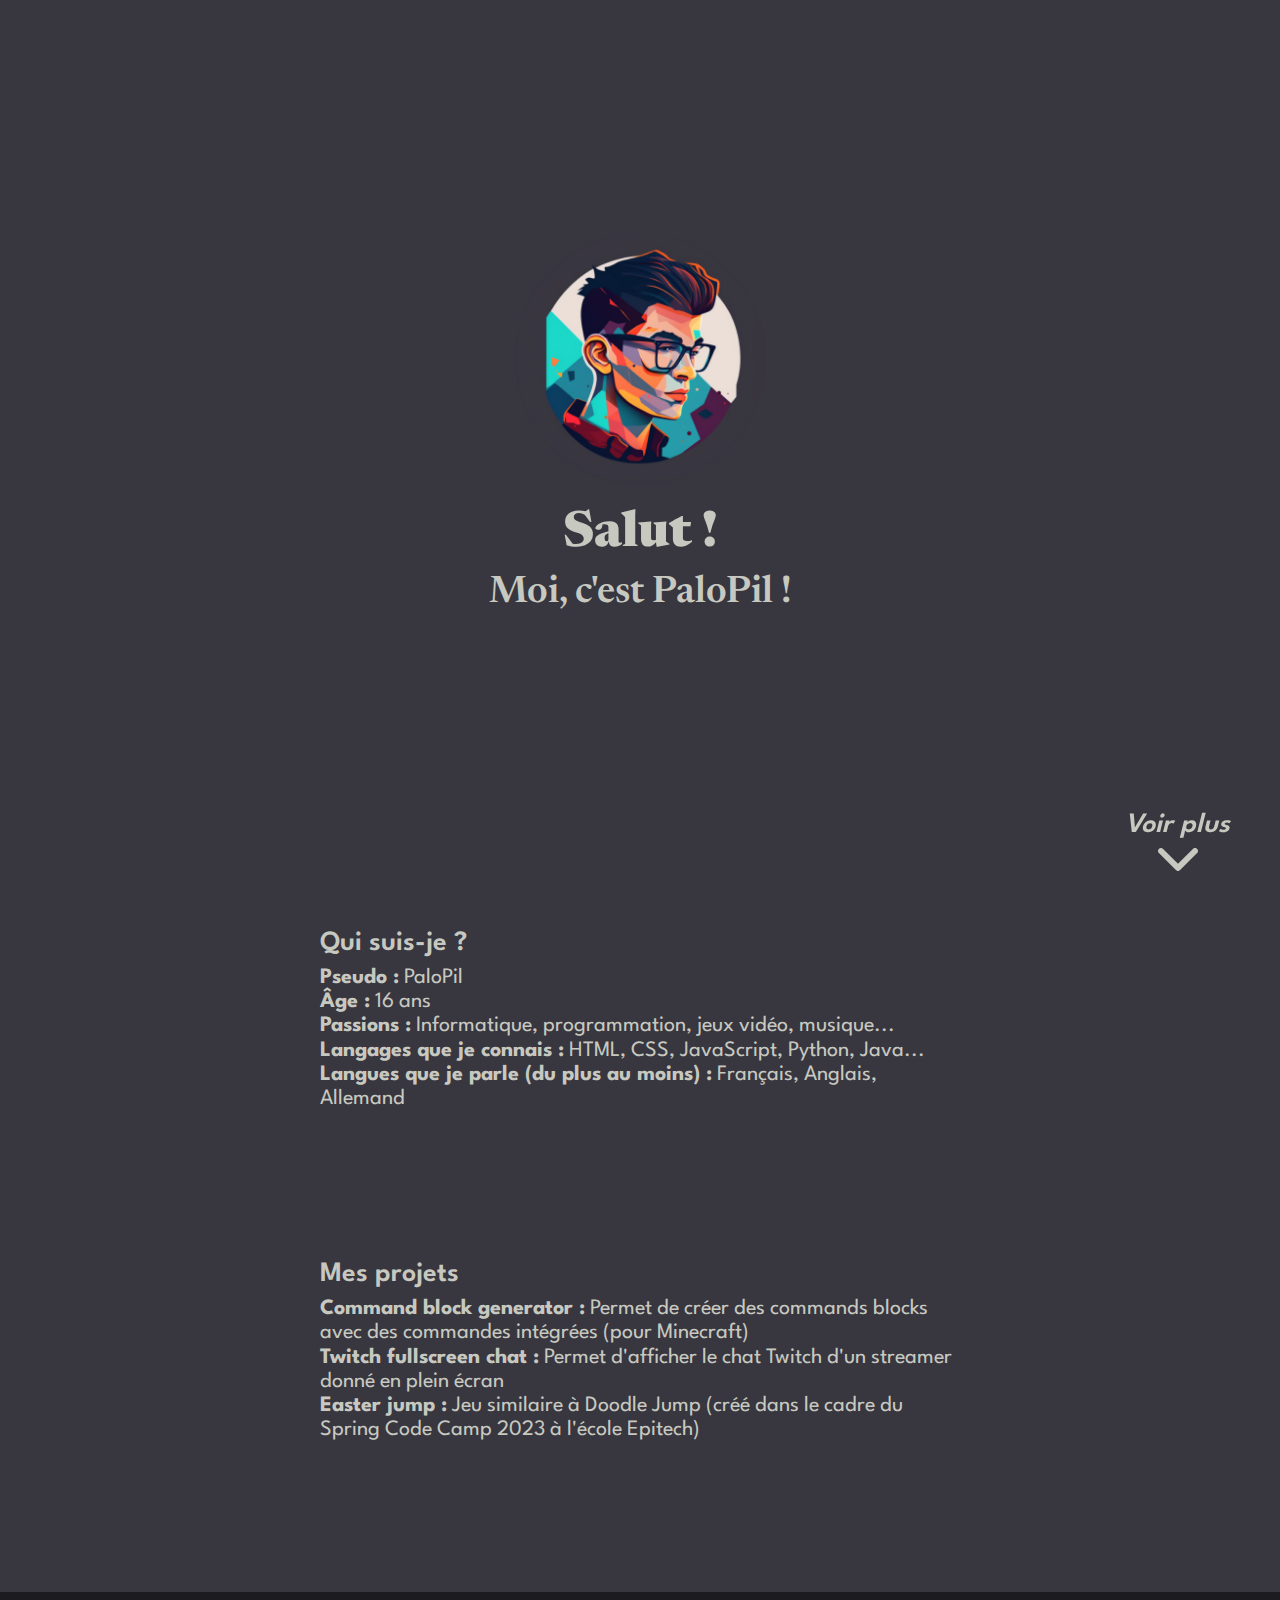
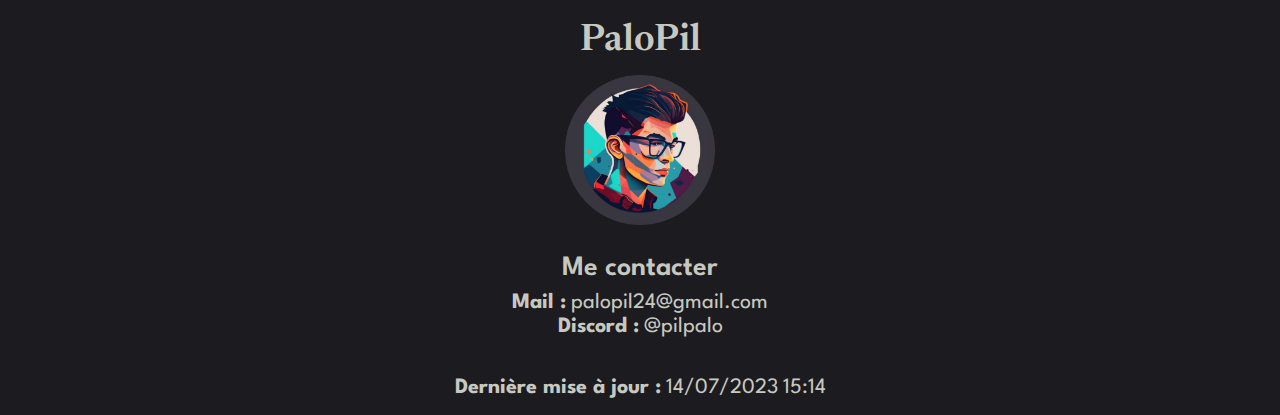
==== fr/index.html @ 4865af88 "Create website" ====
<!DOCTYPE html>
<html lang="fr">
<head>
	<link rel="shortcut icon" type="image/png" href="../assets/pictures/favicon.png">
	<title>PaloPil</title>
	<link rel="stylesheet" type="text/css" href="../assets/styles/homepage.css">
	<script type="text/javascript" src="../assets/scripts/homepage.js"></script>
	<meta name="viewport" content="width=device-width, initial-scale=1">
	<meta charset="utf-8">
</head>
<body>
	<main>
		<header>
			<img src="../assets/pictures/favicon.png">
			<h1>Salut&nbsp!</h1>
			<h2>Moi, c'est PaloPil&nbsp!</h2>
			<br/> <br/> <br/>
		</header>

		<section>
			<h3>Qui suis-je ?</h3>
			<p>	<b>Pseudo :</b> PaloPil <br/>
				<b>Âge :</b> 16 ans <br/>
				<b>Passions :</b> Informatique, programmation, jeux vidéo, musique... <br/>
				<b>Langages que je connais :</b> HTML, CSS, JavaScript, Python, Java... <br/>
				<b>Langues que je parle (du plus au moins) :</b> Français, Anglais, Allemand <br/>
			</p>
		</section>
		<section>
			<h3>Mes projets</h3>
			<p>
				<b><a href="/projects/command-blocks">Command block generator</a> :</b> Permet de créer des commands blocks avec des commandes intégrées (pour Minecraft) <br/>
				<b><a href="/projects/twitch-chat">Twitch fullscreen chat</a> :</b> Permet d'afficher le chat Twitch d'un streamer donné en plein écran <br/>
				<b><a href="/projects/easter-jump">Easter jump</a> :</b> Jeu similaire à Doodle Jump (créé dans le cadre du Spring Code Camp 2023 à l'école Epitech)<br/>
			</p>
		</section>

	</main>
	<nav>
		<h3>Voir plus</h3>
		<svg width="40" height="23" viewBox="0 0 40 23" fill="none" xmlns="http://www.w3.org/2000/svg"> <path d="M39.1209 0.87908C39.3996 1.15736 39.6207 1.48785 39.7715 1.85164C39.9224 2.21544 40 2.6054 40 2.99923C40 3.39306 39.9224 3.78302 39.7715 4.14682C39.6207 4.51061 39.3996 4.8411 39.1209 5.11938L22.1197 22.1206C21.8414 22.3993 21.5109 22.6204 21.1471 22.7712C20.7834 22.922 20.3934 22.9997 19.9996 22.9997C19.6057 22.9997 19.2158 22.922 18.852 22.7712C18.4882 22.6204 18.1577 22.3993 17.8794 22.1206L0.878195 5.11938C0.315896 4.55708 0 3.79444 0 2.99923C0 2.60548 0.0775543 2.21559 0.228235 1.85181C0.378916 1.48804 0.599773 1.1575 0.878195 0.87908C1.15662 0.600657 1.48715 0.379802 1.85093 0.229121C2.2147 0.0784403 2.6046 0.000885073 2.99835 0.000885073C3.79356 0.000885073 4.5562 0.316781 5.1185 0.87908L19.9996 15.7561L34.8806 0.87908C35.1589 0.600403 35.4894 0.379323 35.8532 0.228482C36.217 0.0776415 36.6069 0 37.0008 0C37.3946 0 37.7846 0.0776415 38.1484 0.228482C38.5122 0.379323 38.8426 0.600403 39.1209 0.87908Z" fill="#C7C9C0"/></svg>
	</nav>
	<footer>
		<h2>PaloPil</h2>
		<img src="../assets/pictures/favicon.png">
		<h3>Me contacter</h3>
		<p><b>Mail :</b> <a href="mailto:palopil24@gmail.com">palopil24@gmail.com</a></p>
		<p><b>Discord :</b> <a>@pilpalo</a></p>
		<br/>
		<br/>
		<p><b>Dernière mise à jour :</b> 14/07/2023 15:14</p>
	</footer>
</body>
</html>
---- assets/styles/homepage.css ----
@import url('https://fonts.googleapis.com/css2?family=League+Spartan&family=Newsreader&display=swap');

:root {
    --main-bg-color: #38363F;
    --main-text-color: #C7C9C0;
    --footer-color: #1c1b1f;
}

/*Fonctional*/

body {
    background-color: var(--main-bg-color);
    color: var(--main-text-color);
}

::-webkit-scrollbar {
    width: 0;
}

/*Hides scrollbar*/

* {
    margin: 0;
    user-select: none;
}

/*General styles*/

h1 {
    font: 800 50px 'Newsreader', serif;
    text-align: center;
}

h2 {
    font: 600 38px 'Newsreader', serif;
    text-align: center;
}

h3 {
    font: 600 28px 'League Spartan', sans-serif;
    text-align: left;
    margin: 30px 0 10px;
}

p {
    font: 400 22px 'League Spartan', sans-serif;
    text-align: left;
    line-height: 1.1;
}

a {
    color: var(--main-text-color);
    text-decoration: none;
}

a:hover {
    text-decoration: underline;
}

/*Header*/

header {
    height: 100vh;
    display: flex;
    flex-direction: column;
    justify-content: center;
    align-items: center;
}

header img {
    width: 250px;
}

header h1 {
    margin: 25px 0 15px;
}

nav {
    position: fixed;
    bottom: 25px;
    right: 50px;
    cursor: pointer;
    transition: opacity 0.2s ease;
    text-align: center;
    font-style: italic;
}

nav h3 {
    font-style: italic;
}

/*Main*/

main {
    margin: 0 10%;
}

section {
    margin-bottom: 150px;
}

/*Footer*/

footer {
    padding: 15px;
    display: flex;
    flex-direction: column;
    justify-content: center;
    align-items: center;
    background-color: var(--footer-color);
}

footer h2 {
    margin: 15px 0;
}

footer img {
    width: 150px;
}

/*Responsive*/

@media screen and (min-width: 1024px) {
    main {
        margin: 0 25%;
        text-align: center;
    }
}
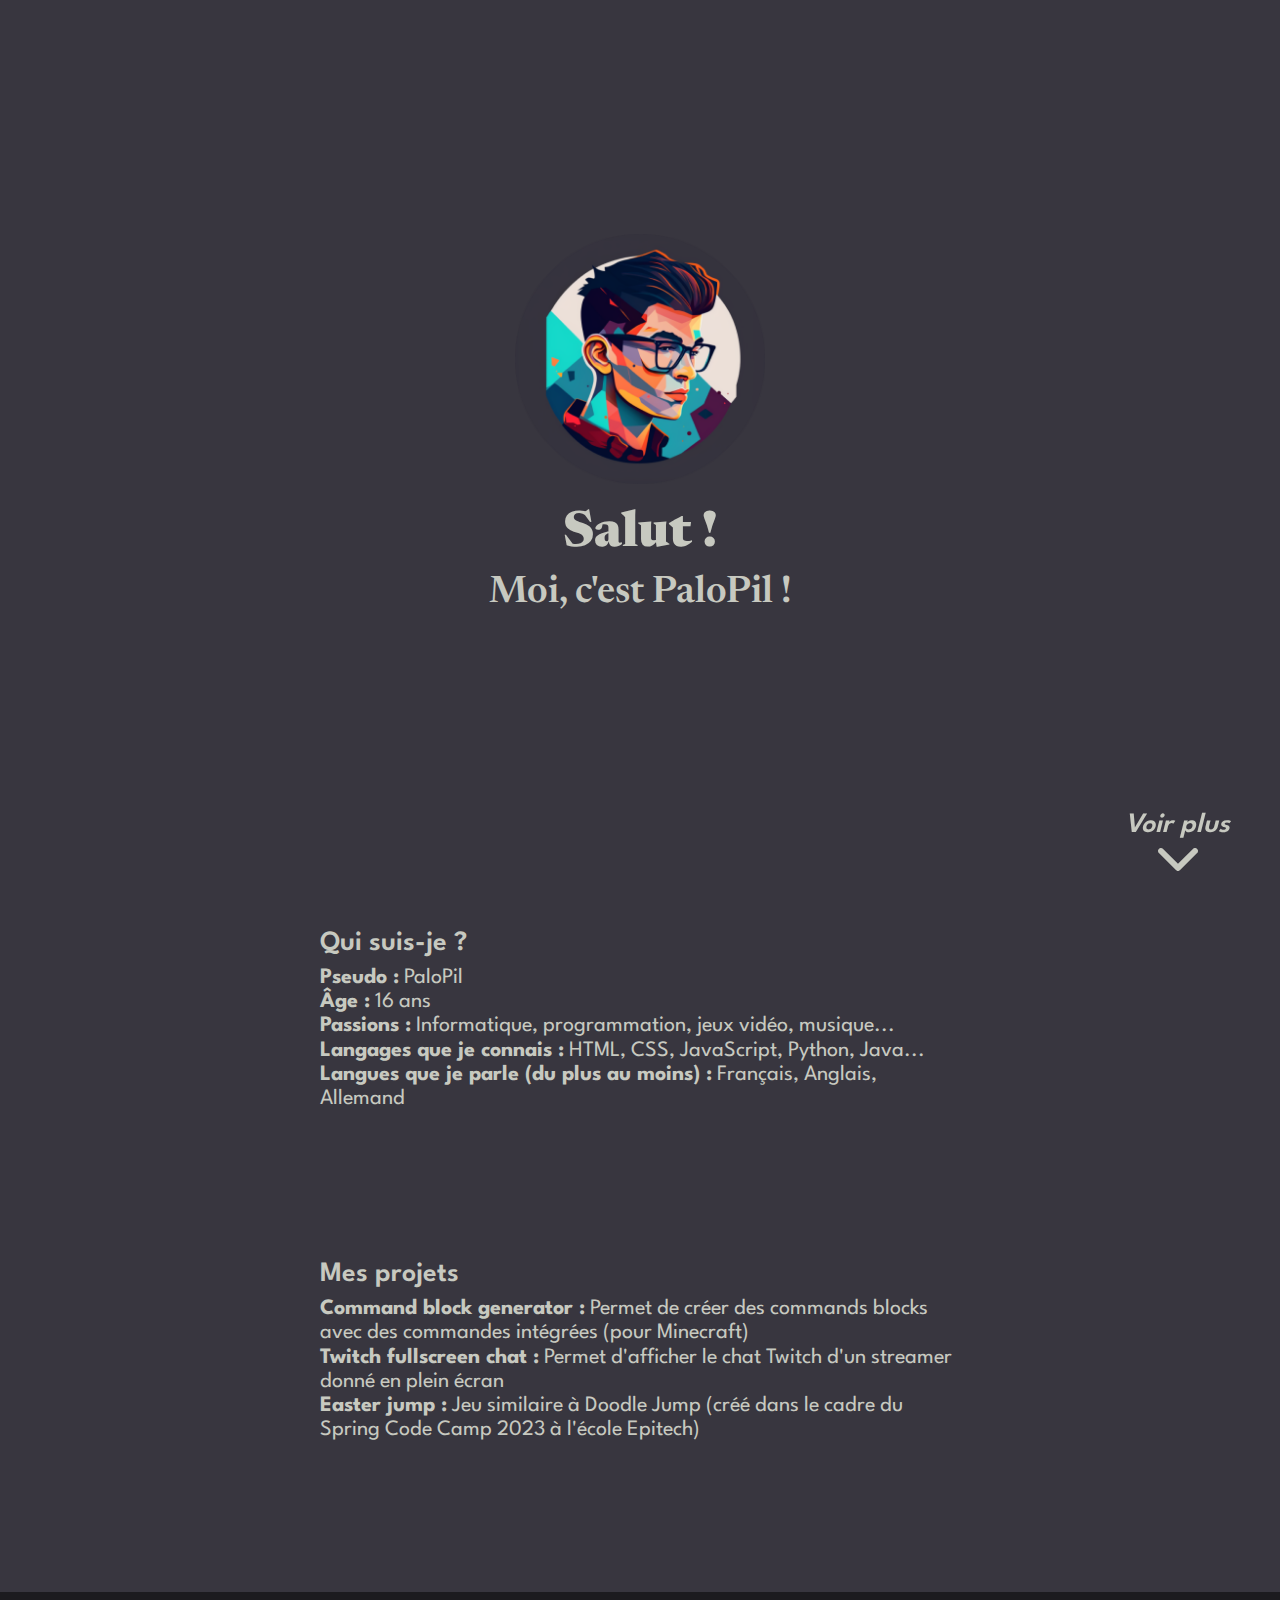
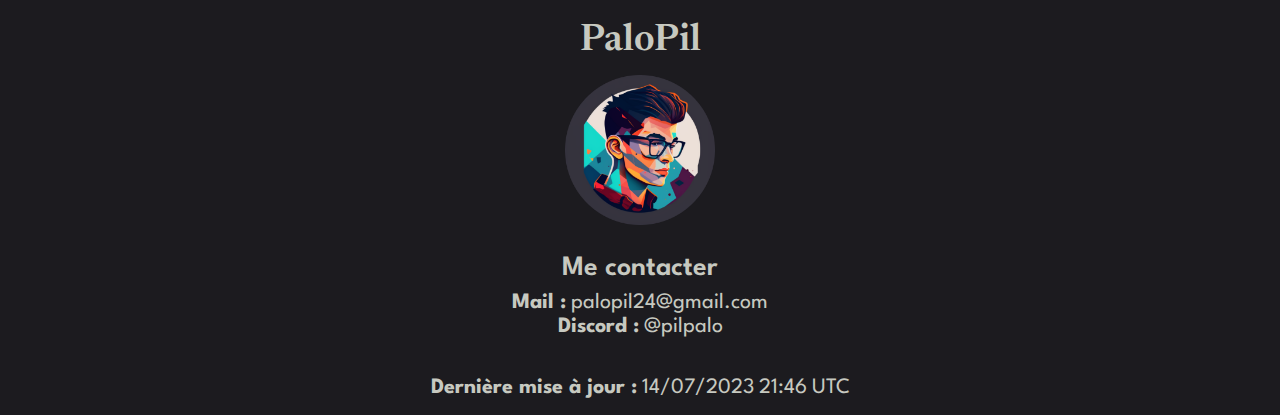
==== commit a27daddb: "Updated update date" ====
--- a/fr/index.html
+++ b/fr/index.html
@@ -48,7 +48,7 @@
 		<p><b>Discord :</b> <a>@pilpalo</a></p>
 		<br/>
 		<br/>
-		<p><b>Dernière mise à jour :</b> 14/07/2023 15:14</p>
+		<p><b>Dernière mise à jour :</b> 14/07/2023 21:46 UTC</p>
 	</footer>
 </body>
 </html>
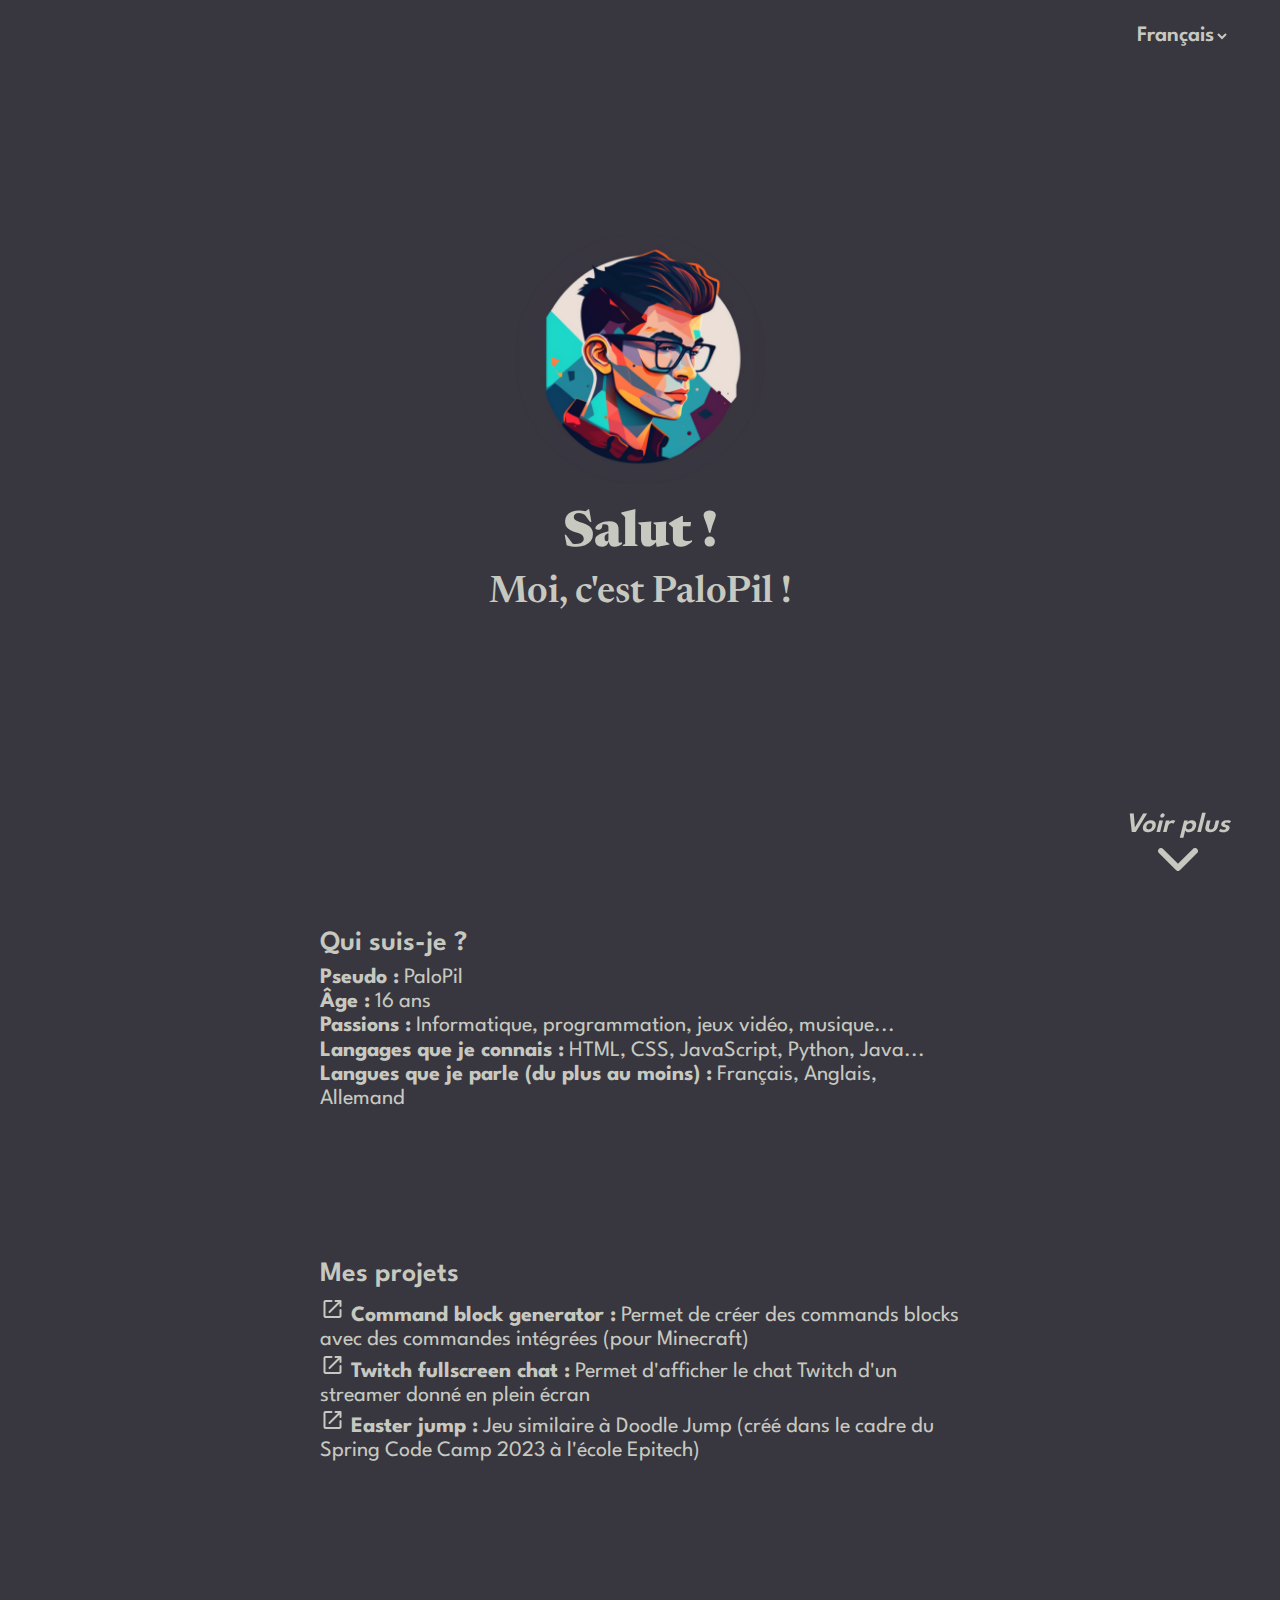
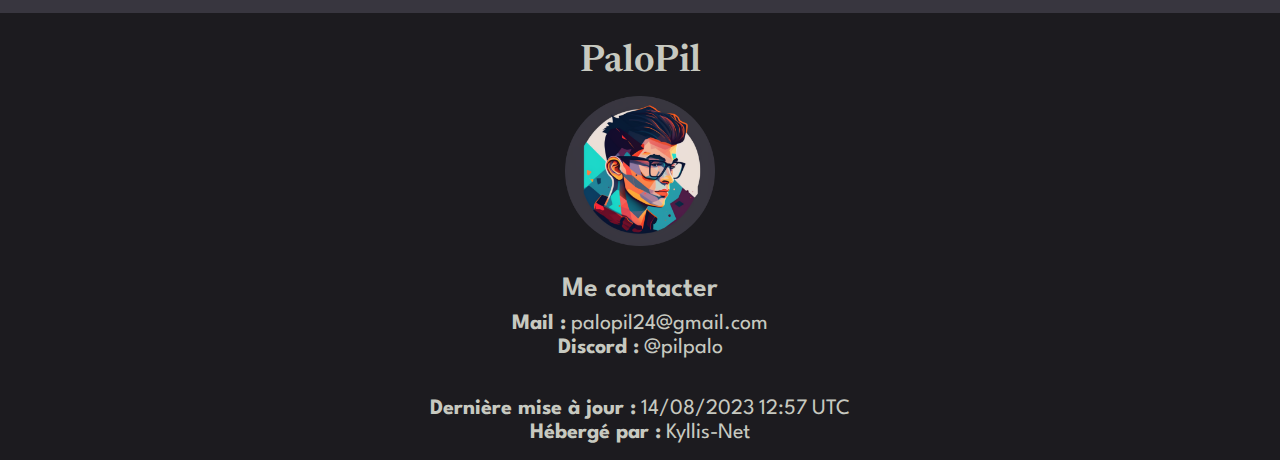
==== commit 2907893e: "Update homepage with language selector and project icons" ====
--- a/fr/index.html
+++ b/fr/index.html
@@ -11,6 +11,10 @@
 <body>
 	<main>
 		<header>
+			<select name="pays" id="pays" required="">
+				<option value="fr" selected>Français</option>
+				<option value="en">English</option>
+			</select>
 			<img src="../assets/pictures/favicon.png">
 			<h1>Salut&nbsp!</h1>
 			<h2>Moi, c'est PaloPil&nbsp!</h2>
@@ -29,9 +33,10 @@
 		<section>
 			<h3>Mes projets</h3>
 			<p>
-				<b><a href="/projects/command-blocks">Command block generator</a> :</b> Permet de créer des commands blocks avec des commandes intégrées (pour Minecraft) <br/>
-				<b><a href="/projects/twitch-chat">Twitch fullscreen chat</a> :</b> Permet d'afficher le chat Twitch d'un streamer donné en plein écran <br/>
-				<b><a href="/projects/easter-jump">Easter jump</a> :</b> Jeu similaire à Doodle Jump (créé dans le cadre du Spring Code Camp 2023 à l'école Epitech)<br/>
+				<!--Icons are in script homepage.js-->
+				<b><a href="/projects/command-blocks" target="_blank">Command block generator</a> :</b> Permet de créer des commands blocks avec des commandes intégrées (pour Minecraft) <br/>
+				<b><a href="/projects/twitch-chat" target="_blank">Twitch fullscreen chat</a> :</b> Permet d'afficher le chat Twitch d'un streamer donné en plein écran <br/>
+				<b><a href="/projects/easter-jump" target="_blank">Easter jump</a> :</b> Jeu similaire à Doodle Jump (créé dans le cadre du Spring Code Camp 2023 à l'école Epitech)<br/>
 			</p>
 		</section>
 
@@ -48,7 +53,8 @@
 		<p><b>Discord :</b> <a>@pilpalo</a></p>
 		<br/>
 		<br/>
-		<p><b>Dernière mise à jour :</b> 14/07/2023 21:46 UTC</p>
+		<p><b>Dernière mise à jour :</b> 14/08/2023 12:57 UTC</p>
+		<p><b>Hébergé par :</b> <a href="https://www.kyllis-net.com" target="_blank">Kyllis-Net</a></p>
 	</footer>
 </body>
 </html>
--- a/assets/styles/homepage.css
+++ b/assets/styles/homepage.css
@@ -57,6 +57,11 @@
     text-decoration: underline;
 }
 
+a svg {
+    width: 25px;
+    color: var(--main-text-color);
+}
+
 /*Header*/
 
 header {
@@ -65,6 +70,16 @@
     flex-direction: column;
     justify-content: center;
     align-items: center;
+}
+
+header select {
+    position: absolute;
+    top: 25px;
+    right: 50px;
+    background-color: var(--main-bg-color);
+    border: none;
+    font: 600 22px 'League Spartan', sans-serif;
+    color: var(--main-text-color);
 }
 
 header img {
@@ -118,6 +133,10 @@
     width: 150px;
 }
 
+footer p {
+    text-align: center;
+}
+
 /*Responsive*/
 
 @media screen and (min-width: 1024px) {
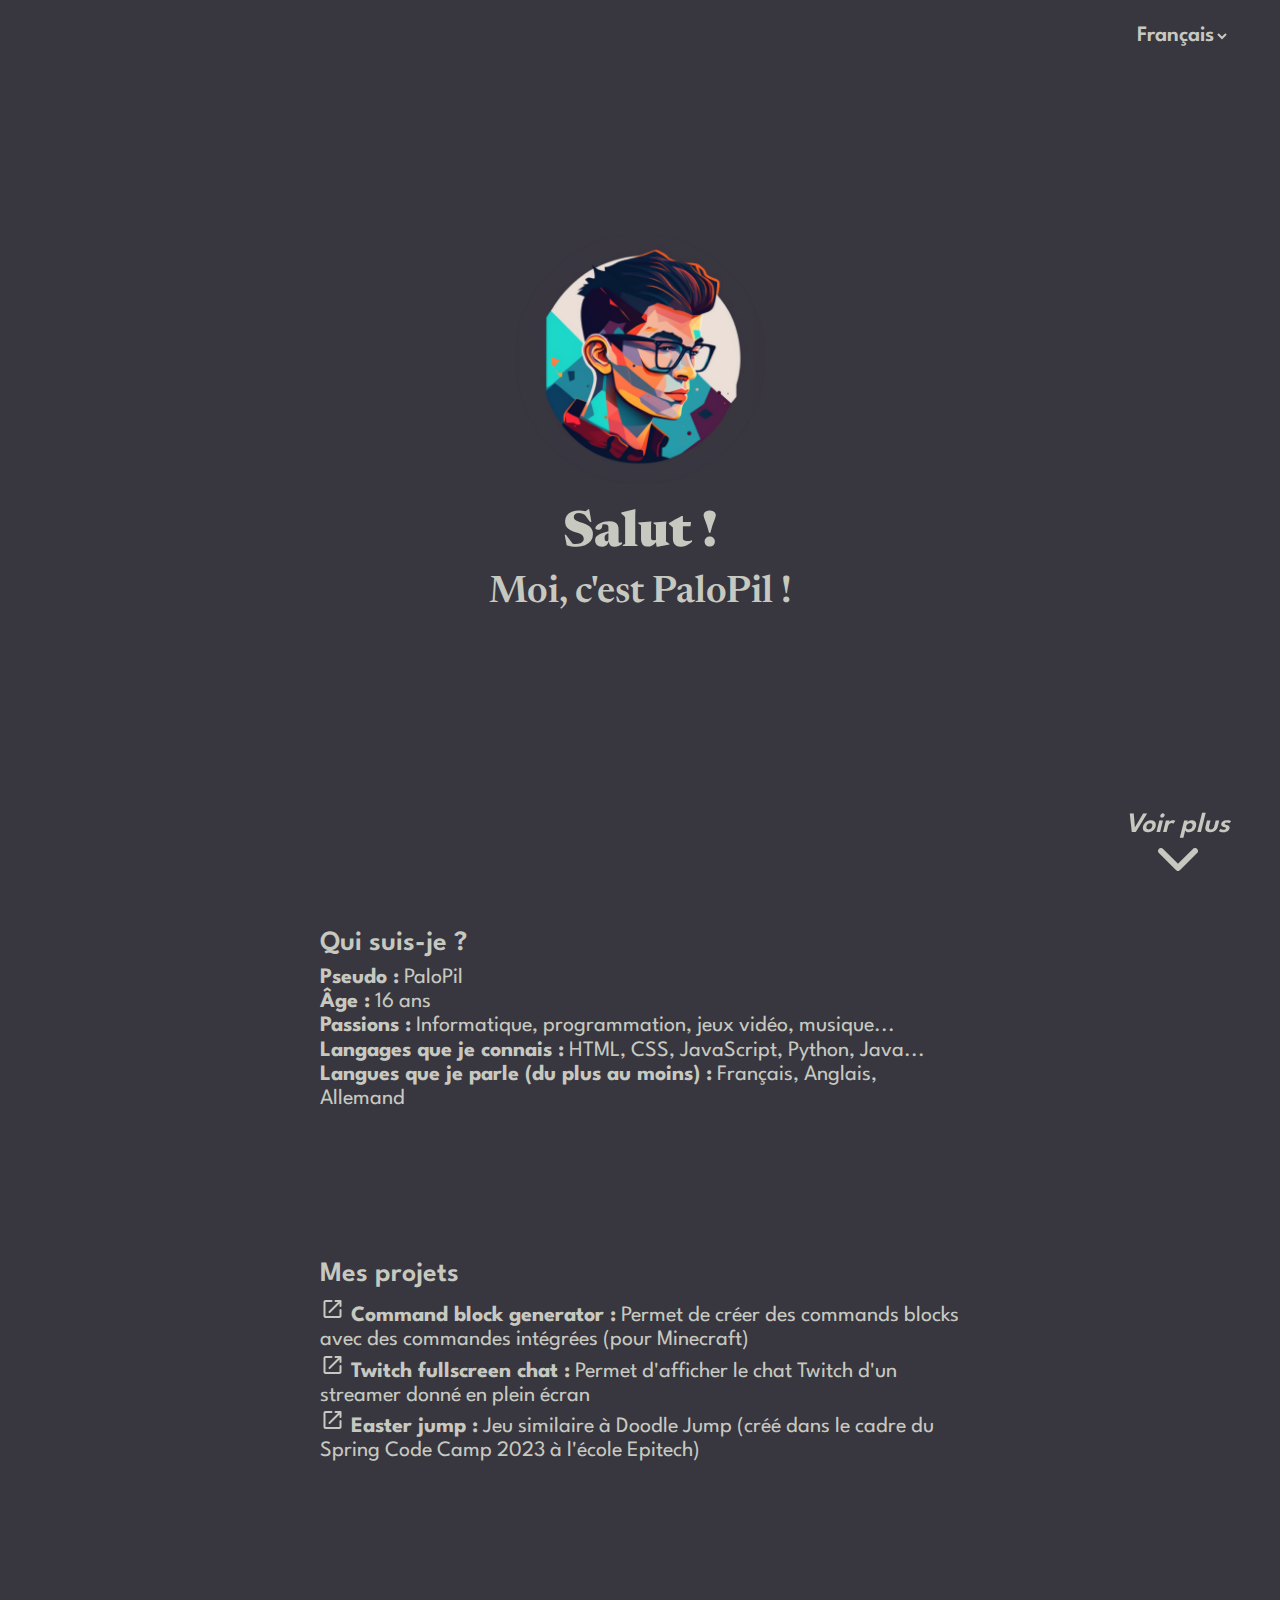
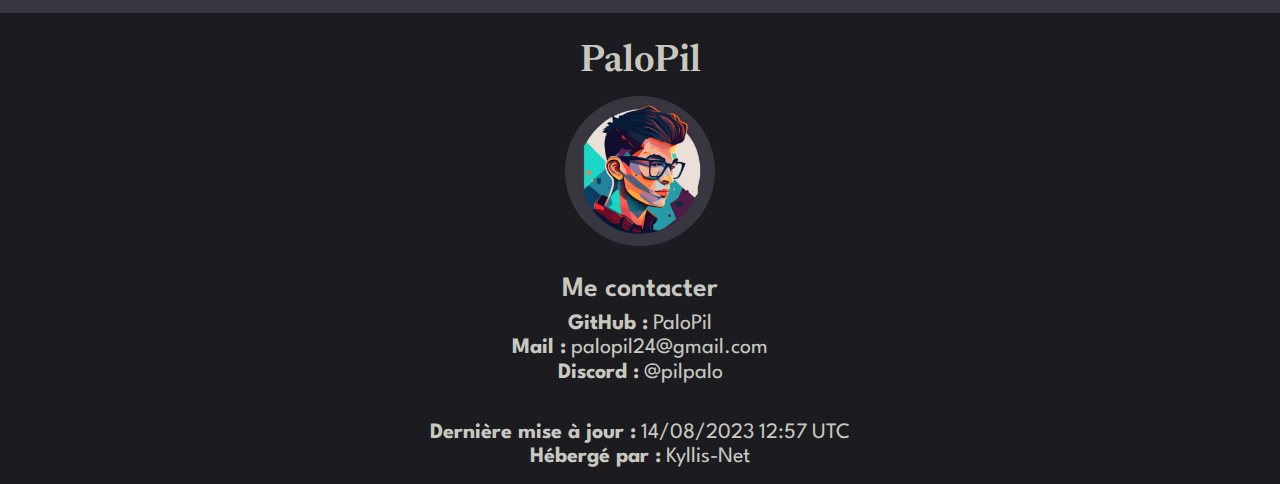
==== commit 3e81b8d9: "Add GitHub link to contact information" ====
--- a/fr/index.html
+++ b/fr/index.html
@@ -49,6 +49,7 @@
 		<h2>PaloPil</h2>
 		<img src="../assets/pictures/favicon.png">
 		<h3>Me contacter</h3>
+		<p><b>GitHub :</b> <a href="https://github.com/PaloPil/">PaloPil</a></p>
 		<p><b>Mail :</b> <a href="mailto:palopil24@gmail.com">palopil24@gmail.com</a></p>
 		<p><b>Discord :</b> <a>@pilpalo</a></p>
 		<br/>
